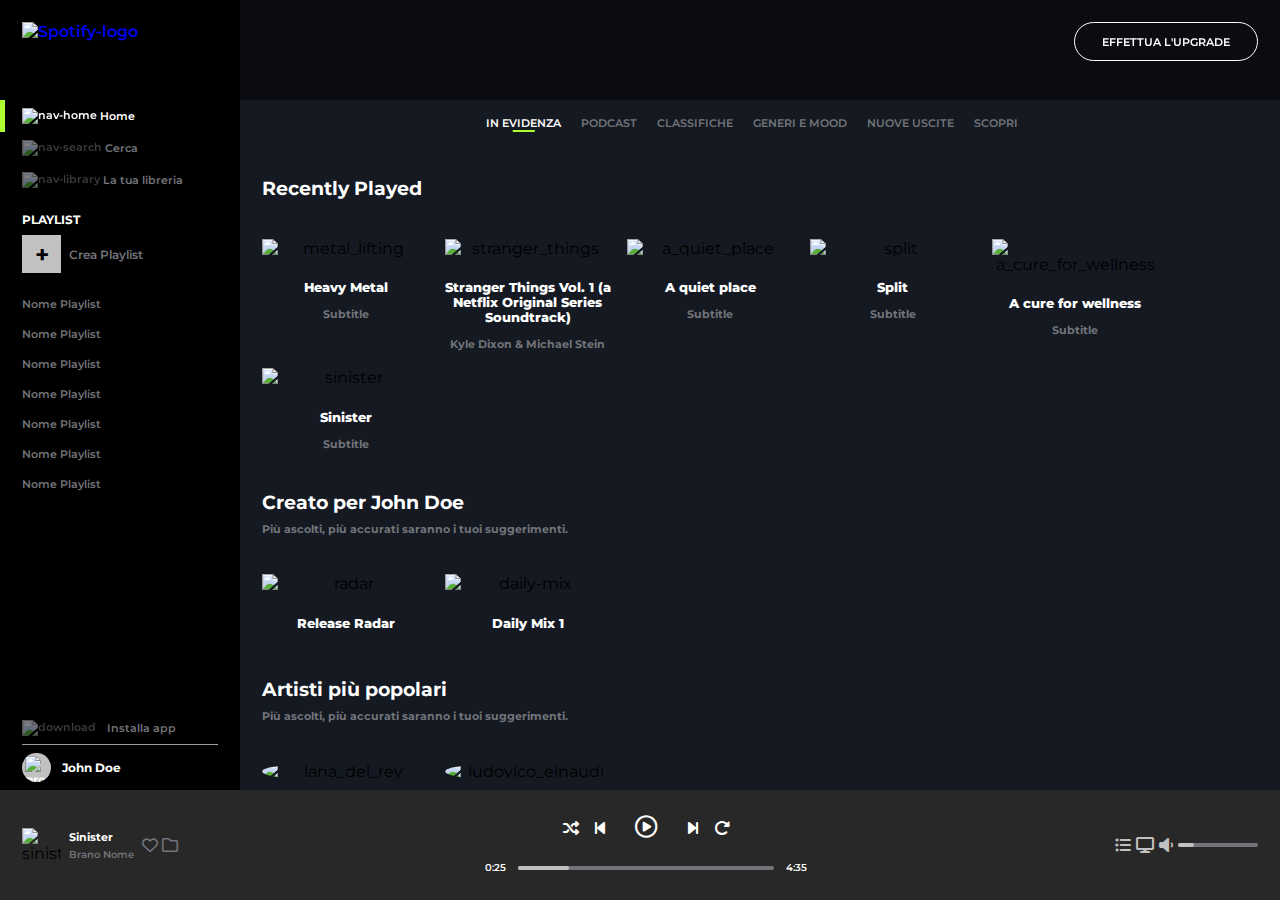
==== bonus/index.html @ 9788af8f "Caricata cartella bonus" ====
<!DOCTYPE html>
<html lang="en">
<head>
    <meta charset="UTF-8">
    <meta http-equiv="X-UA-Compatible" content="IE=edge">
    <meta name="viewport" content="width=device-width, initial-scale=1.0">
    <title>Spotify</title>

    <link rel="icon" type="image/x-icon" href="/img/favicon.ico">

    <!-- CSS -->
    <link rel="stylesheet" href="css/style.css">

    <!-- FontAwesome -->
    <link rel="stylesheet" href="https://cdnjs.cloudflare.com/ajax/libs/font-awesome/6.2.1/css/all.min.css">

    <!-- Font: Montserrat  |  Weights: 400, 500, 600, 700-->
    <link rel="preconnect" href="https://fonts.googleapis.com">
    <link rel="preconnect" href="https://fonts.gstatic.com" crossorigin>
    <link href="https://fonts.googleapis.com/css2?family=Montserrat:wght@400;500;600;700;800&display=swap" rel="stylesheet"> 
</head>
<body>

    <div id="content" class="clearfix">

        <aside>

            <div id="logoContainer">

                <a class="largeLogo" href="#">
                    <img src="img/logo.svg" alt="Spotify-logo">
                </a>

                <a class="smallLogo" href="#">
                    <img src="img/logo-small.svg" alt="Spotify-logo-small">
                </a>

            </div> <!-- /logoContainer-->

            <nav id="navbar">
                <ul>
                    <li class="active">
                        <a href="#">
                            <img src="img/home.svg" alt="nav-home">
                            <span>Home</span>
                        </a>
                    </li>
                    <li>
                        <a href="#">
                            <img src="img/search.svg" alt="nav-search">
                            <span>Cerca</span>
                        </a>
                    </li>
                    <li>
                         <a href="#">
                            <img src="img/libreria.svg" alt="nav-library">
                            <span>La tua libreria</span>
                        </a>
                    </li>
                </ul>
            </nav>

            <div id="playlistContainer">

                <h2>PLAYLIST</h2>

                <button>
                    <span>+</span>
                    Crea Playlist
                </button>

                <ul>
                    <li>
                        <a href="#">Nome Playlist</a>
                    </li>
                    <li>
                        <a href="#">Nome Playlist</a>
                    </li>
                    <li>
                        <a href="#">Nome Playlist</a>
                    </li>
                    <li>
                        <a href="#">Nome Playlist</a>
                    </li>
                    <li>
                        <a href="#">Nome Playlist</a>
                    </li>
                    <li>
                        <a href="#">Nome Playlist</a>
                    </li>
                    <li>
                        <a href="#">Nome Playlist</a>
                    </li>
                    
                </ul>

            </div> <!-- /playlistContainer-->

            <div id="accountContainer">

                <a href="#">
                    <img src="img/download.svg" alt="download">
                    <span>Installa app</span>
                </a>

                <hr>

                <div id="account">
                    <span>
                        <img src="img/profile.svg" alt="profile">
                    </span>
                    <span>John Doe</span>
                </div>

            </div>

        </aside>

        <main>

            <div id="banner">
                <a class="btn" href="#">effettua l'upgrade</a>
            </div> <!-- /banner-->

            <nav class="categorySelector">
                <ul>
                    <li class="active">in evidenza</li>
                    <li>podcast</li>
                    <li>classifiche</li>
                    <li>generi e mood</li>
                    <li>nuove uscite</li>
                    <li>scopri</li>
                </ul>
            </nav> <!-- /categorySelector-->

            <div class="category">

                <div class="infoContainer">
                    <h2 class="categoryName">Recently Played</h2>
                </div>

                <div class="albumContainer">

                    <div class="album">
                        <div class="imgContainer">
                            <img class="albumCover" src="img/metal_lifting.jpg" alt="metal_lifting">
                        </div>
                        <h3 class="albumName">Heavy Metal</h3>
                        <span class="subtitle">Subtitle</span>
                    </div> <!-- /album-->
                    
                    <div class="album">
                        <div class="imgContainer">
                            <img class="albumCover" src="img/stranger.jpeg" alt="stranger_things">
                        </div>
                        <h3 class="albumName">Stranger Things Vol. 1 (a Netflix Original Series Soundtrack)</h3>
                        <span class="subtitle">Kyle Dixon & Michael Stein</span>
                    </div> <!-- /album-->

                    <div class="album">
                        <div class="imgContainer">
                            <img class="albumCover" src="img/aquietplace.jpeg" alt="a_quiet_place">
                        </div>
                        <h3 class="albumName">A quiet place</h3>
                        <span class="subtitle">Subtitle</span>
                    </div> <!-- /album-->

                    <div class="album">
                        <div class="imgContainer">
                            <img class="albumCover" src="img/split.jpeg" alt="split">
                        </div>
                        <h3 class="albumName">Split</h3>
                        <span class="subtitle">Subtitle</span>
                    </div> <!-- /album-->

                    <div class="album">
                        <div class="imgContainer">
                            <img class="albumCover" src="img/cure.jpeg" alt="a_cure_for_wellness">
                        </div>
                        <h3 class="albumName">A cure for wellness</h3>
                        <span class="subtitle">Subtitle</span>
                    </div> <!-- /album-->

                    <div class="album">
                        <div class="imgContainer">
                            <img class="albumCover" src="img/sinister.jpeg" alt="sinister">
                        </div>
                        <h3 class="albumName">Sinister</h3>
                        <span class="subtitle">Subtitle</span>
                    </div> <!-- /album-->

                </div> <!-- /albumContainer-->
            </div> <!-- /category-->

            <div class="category">
                <div class="infoContainer">
                    <h2 class="categoryName">Creato per John Doe</h2>
                    <p>Più ascolti, più accurati saranno i tuoi suggerimenti.</p>
                </div>
                <div class="albumContainer">

                    <div class="album">
                        <div class="imgContainer">
                            <img class="albumCover" src="img/radar.jpeg" alt="radar">
                        </div>
                        <h3 class="albumName">Release Radar</h3>
                    </div> <!-- /album-->

                    <div class="album">
                        <div class="imgContainer">
                            <img class="albumCover" src="img/mixdaily.jpeg" alt="daily-mix">
                        </div>
                        <h3 class="albumName">Daily Mix 1</h3>
                    </div> <!-- /album-->

                </div> <!-- /albumContainer-->
            </div> <!-- /category-->

            <div class="category">
                <div class="infoContainer">
                    <h2 class="categoryName">Artisti più popolari</h2>
                    <p>Più ascolti, più accurati saranno i tuoi suggerimenti.</p>
                </div>
                <div class="artistContainer">
                    <div class="artist">
                        <div class="imgContainer">
                            <img class="artistPhoto" src="img/youg.jpeg" alt="lana_del_rey">
                        </div>
                        <h3 class="artistName">Lana del Rey</h3>
                    </div> <!-- /album-->

                    <div class="artist">
                        <div class="imgContainer">
                            <img class="artistPhoto" src="img/einaudi.jpeg" alt="ludovico_einaudi">
                        </div>
                        <h3 class="artistName">Ludovico Einaudi</h3>
                    </div> <!-- /album-->
                </div> <!-- /albumContainer-->
            </div> <!-- /category-->

        </main>

    </div> <!-- /content-->

    <div id="player">

        <div id="playing">

            <div class="imgContainer">
                <img src="img/sinister.jpeg" alt="sinister">
            </div> <!-- /imgContainer-->

            <div class="infoContainer">
                <h4 class="songName">Sinister</h4>
                <span class="subtitle">Brano Nome</span>
            </div> <!-- /infoContainer-->

            <div class="addTo">
                <i class="fa-regular fa-heart"></i>
                <i class="fa-regular fa-folder"></i>
            </div> <!-- /addTo-->

        </div> <!-- /playing-->

        <div id="controlsCenter">

            <div class="buttons">
                <i class="fa-solid fa-shuffle"></i>
                <i class="fa-solid fa-backward-step"></i>
                <i class="fa-regular fa-circle-play play"></i>
                <i class="fa-solid fa-forward-step"></i>
                <i class="fa-solid fa-rotate-right"></i>
            </div> <!-- /buttons-->

            <div class="barContainer">
                <span>0:25</span>
                <div class="bar"></div>
                <span>4:35</span>
            </div> <!-- /barContainer-->

        </div> <!-- /controlsCenter-->

        <div id="controlsRight">
            
            <i class="fa-solid fa-list-ul"></i>
            <i class="fa-solid fa-display"></i>
            <i class="fa-solid fa-volume-low"></i>
         
            <div class="bar"></div>
            
        </div>

    </div> <!-- /player-->

</body>
</html>
---- bonus/css/style.css ----
/* CSS RESET */
* {
    margin: 0;
    padding: 0;
    box-sizing: border-box;
}

/* Approccio Desktop First */

/* Regole Generali */
:root {
    /* Spazi */
    --spacingExtraSmall: 0.5rem;
    --spacingSmall: 1rem;
    --spacingMedium: 1.4rem;
    --spacingLarge: 2.4rem;

    /* Colori */
    --textColorPrimary: #ffffff;
    --textColorSecondary: #727479;

    --secondaryColor: #c1c1c1;
    --activeColor: #adff2f;

    --asideBg: #000000;
    --mainBg: #141922;
    --playerBg: #282828;

    /* Font Size */
    --fSize-1: 0.6rem;
    --fSize-2: 0.7rem;
    --fSize-3: 0.75rem;
    --fSize-4: 0.80rem;
    --fSize-5: 1.2rem;
}

body {
    font-family: 'Montserrat', sans-serif;
    height: 100vh;
    overflow: hidden;
}

.clearfix::after {
    content: "";
    clear: both;
    display: table;
}

a {
    text-decoration: none;
}

h2 {
    color: var(--textColorPrimary);
}

/* ----------------------------- */
/*            CONTENT            */
/* ----------------------------- */
#content {
    background-color: var(--mainBg);
    height: calc(100vh - 110px); /* 120px = altezza player*/
}

#content > * {
    height: 100%;
    float: left;
}

/* --- ASIDE --- */
#content aside {
    width: 240px;
    height: 100%;

    font-weight: 600;
    background-color: var(--asideBg);
    
    position: relative;

    display: flex;
    flex-direction: column;
    overflow: hidden;
}

#content aside #logoContainer {
    height: 100px;
    padding: var(--spacingMedium);
}

#content aside #logoContainer .smallLogo{
    display: none;
}

#content aside #logoContainer img {
    height: 100%;
}

/* questo vale sia per la lista del nav che per quella delle playlist */
#content aside ul li a {
    display: inline-block;
    width: 100%;

    font-size: var(--fSize-2);
    color: var(--textColorSecondary);
    transition: all 0.1s;

    padding: var(--spacingExtraSmall) 0;
    padding-left: var(--spacingMedium);
}

/* navbar dell'aside */
#content aside #navbar li {
    position: relative;
}

#content aside #navbar li a > * {
    vertical-align: middle;
}

#content aside #navbar ul li a img {
    width: 1.8rem;
    filter: brightness(0.5);
}

/* sezione playlist */
#content aside #playlistContainer {
    display: flex;
    flex-direction: column;
    flex-grow: 1;
}

#content aside #playlistContainer {
    margin-top: var(--spacingSmall);
    overflow: hidden;
}

#content aside #playlistContainer h2 {
    font-size: var(--fSize-3);
    margin-left: var(--spacingMedium);
    margin-bottom: var(--spacingExtraSmall);
}

#content aside #playlistContainer button {
    font-size: var(--fSize-3);
    font-weight: 600;
    color: var(--textColorSecondary);
    font-family: 'Montserrat', sans-serif;  /*la font family non era stata applicata al button (?)*/

    width: fit-content;
    
    display: flex;
    align-items: center;

    border: none;
    background: none;
    cursor: pointer;

    padding-right: var(--spacingExtraSmall);
    margin-left: var(--spacingMedium);
    margin-bottom: var(--spacingSmall);
}

#content aside #playlistContainer button span{
    height: var(--spacingLarge);
    aspect-ratio: 1/1;

    background-color: var(--secondaryColor);
    
    font-size: 1.5rem;
    font-weight: bold;
    color: #000000;

    display: flex;
    align-items: center;
    justify-content: center;

    margin-right: var(--spacingExtraSmall);
}

#content aside #playlistContainer ul {
    overflow: auto;
}

/* sezione account in basso nell'aside */
#content aside #accountContainer {
    padding: 0 var(--spacingMedium);
    margin-bottom: var(--spacingExtraSmall);

    box-shadow: 0px -10px 50px 10px;
}

#content aside #accountContainer > a{
    font-size: var(--fSize-2);
    color: var(--textColorSecondary);
    transition: all 0.1s;
}

#content aside #accountContainer > a img {
    width: 15px;
    margin-right: var(--spacingExtraSmall);
    filter: brightness(0.5);
    transition: all 0.1s;
}

#content aside #accountContainer > * > *{
   vertical-align: middle;
}
#content aside #accountContainer hr {
    margin: var(--spacingExtraSmall) 0;
    border-bottom: none;
}

#content aside #accountContainer #account {
    font-size: var(--fSize-3);
    color: var(--textColorPrimary);
    font-weight: 700;
    cursor: pointer;
}

#content aside #accountContainer #account span:first-child {
    /* icona utente */
    display: inline-block;
    width: 1.8rem;
    aspect-ratio: 1/1;
    padding: 3px;
    border-radius: 50%;

    background-color: var(--secondaryColor);
    margin-right: var(--spacingExtraSmall);
    overflow: hidden;
 }

#content aside #accountContainer #account span:first-child img {
    width: 100%;
}

/* hover elementi navbar laterale */
#content aside ul li:hover a,
#content aside #accountContainer > a:hover {
    color: white;
}

#content aside #navbar ul li:hover img,
#content aside #accountContainer > a:hover img {
    filter: brightness(1);
}

/* versione active degli elementi della navbar laterale */
#content aside #navbar ul li.active a {
    color: var(--textColorPrimary);
}

#content aside #navbar ul li.active a img {
    filter: brightness(1);
}

#content aside #navbar ul li.active::before {
    content: '';
    position: absolute;
    top: 0;
    left: 0;
    height: 100%;
    width: 5px;
    background-color: var(--activeColor);
}

/* hover pulsante crea playlist */
#content aside #playlistContainer button:hover {
    color: var(--textColorPrimary);
}

/* --- MAIN --- */
#content main {
    width: calc(100vw - 240px); /* 240px = larghezza aside*/
    background-color: var(--mainBg);
    overflow-y: auto;
}

/* banner con call to action del main */
#content main #banner {
    height: 100px;
    position: sticky;
    top: 0;
    left: 0;

    text-align: right;
    background-color: rgba(0, 0, 0, 0.5);

    padding: var(--spacingMedium);
    z-index: 30;
}

#content main #banner .btn {
    display: inline-block;
    
    font-size: var(--fSize-2);
    font-weight: 600;
    text-transform: uppercase;
    color: var(--textColorPrimary);

    border: 1px solid currentColor;
    border-radius: 20px;
    padding: 1em 2.4em;
}

#content main #banner .btn:hover {
    transform: scale(1.15);
}

/* selettore di categorie in alto nel main */
#content main .categorySelector {
    max-width: 750px;
    width: 90%;
    margin: 0 auto;
    text-align: center;
}

#content main .categorySelector li {
    display: inline-block;
    list-style: none;

    text-transform: uppercase;
    font-size: var(--fSize-2);
    font-weight: 600;
    color: var(--textColorSecondary);

    padding-top: var(--spacingSmall);
    padding-bottom: var(--spacingExtraSmall);
    margin-right: var(--spacingSmall);

    position: relative;
    cursor: pointer;
}

/* classe active e hover degli elementi della navbar delle categorie */
#content main .categorySelector li.active {
    color: var(--textColorPrimary);
}

#content main .categorySelector li.active::before {
    content: '';
    position: absolute;
    bottom: 15%;
    left: 50%;

    height: 2px;
    width: 30%;
    transform: translateX(-50%);

    background-color: var(--activeColor);
}

#content main .categorySelector li:hover {
    color: var(--textColorPrimary);
}

/* sezione degli album */
main .category {
    margin: 0 var(--spacingMedium);
}

main .category .infoContainer {
    margin: var(--spacingLarge) 0;
}

main .category .infoContainer h2 {
    font-size: var(--fSize-5);
    margin-bottom: var(--spacingExtraSmall);
}

main .infoContainer p,
main .category .album .subtitle {
    color: var(--textColorSecondary);
    font-weight: 700;
    font-size: var(--fSize-2);
}

main .category .albumContainer,
main .category .artistContainer {
    display: flex;
    flex-direction: row;
    gap: var(--spacingSmall);
    flex-wrap: wrap;
}

main .category .album,
main .category .artist {
    width: 13vw;
    text-align: center;
    cursor: pointer;
}

main .category .imgContainer {
    position: relative;
    width: 100%;
}

main .category .album .albumCover,
main .category .artist .artistPhoto {
    width: 100%;
    display: block;
    margin-bottom: var(--spacingMedium);
}

main .category .artist .artistPhoto,
main .category .artist .imgContainer::before {
    border-radius: 50%;
}

main .category .album .albumName,
main .category .artist .artistName {
    font-size: var(--fSize-4);
    font-weight: 800;
    color: var(--textColorPrimary);
    margin-bottom: var(--spacingExtraSmall);
}

/* Album e artist hover effects */
main .category .album:hover .imgContainer::before,
main .category .artist:hover .imgContainer::before {
    content: '';
    position: absolute;
    bottom: 0;
    left: 0;
    width: 100%;
    height: 100%;
    background-color: rgba(0, 0, 0, 0.6);
    z-index: 4;
}

main .category .album:hover .imgContainer::after,
main .category .artist:hover .imgContainer::after {
    font-family: FontAwesome;
    content: '\f144';

    position: absolute;
    top: 50%;
    left: 50%;
    transform: translate(-50%, -50%);

    color: var(--textColorPrimary);
    font-size: 2.5rem;
    z-index: 5;
}

/* --- PLAYER --- */
#player {
    height: 110px;
    width: 100vw;
    padding: 0 var(--spacingMedium);

    background-color: var(--playerBg);

    display: flex;
    justify-content: space-between;
    align-items: center;

    z-index: 30;
    position: relative;
}

/* player - left */
#player #playing {
    display: flex;
    align-items: center;
    gap: var(--spacingExtraSmall);
}

#player #playing .imgContainer {
    width: var(--spacingLarge);
}

#player #playing .imgContainer img {
    width: 100%;
    display: block;
}

#player #playing .infoContainer {
    display: flex;
    flex-direction: column;
    gap: 5px;
    font-weight: 600;
    cursor: pointer;
}

#player #playing .infoContainer .songName {
    color: var(--textColorPrimary);
    font-size: var(--fSize-2);
}

#player #playing .infoContainer .subtitle {
    color: var(--textColorSecondary);
    font-size: var(--fSize-1);
}

#player #playing .addTo {
    color: var(--textColorSecondary);
}

#player #playing .addTo i:hover {
    color: var(--secondaryColor);
    cursor: pointer;
}

/* player - center */
#player #controlsCenter .buttons {
    color: var(--textColorPrimary);
    text-align: center;
    margin-bottom: var(--spacingSmall);
}

#player #controlsCenter .buttons i {
    vertical-align: middle;
    cursor: pointer;
    padding: 2px;
}

#player #controlsCenter .buttons i:first-child,
#player #controlsCenter .buttons i:nth-of-type(4) {
    margin-right: var(--spacingExtraSmall);
}

#player #controlsCenter .buttons .play {
    margin: 0 var(--spacingMedium);
    font-size: 1.4rem;
}

#player #controlsCenter .buttons .play:hover {
    transform: scale(1.2);
}

#player #controlsCenter .barContainer {
    /* servono a centrare il container della barra 
    quando esso diventa più stretto del container delle icone sopra*/
    width: fit-content;
    margin:  0 auto;
}

#player #controlsCenter .barContainer > * {
    vertical-align: middle;
    color: var(--textColorPrimary);
    font-size: var(--fSize-1);
    font-weight: 600;
}

/* barra durata video E barra volume */
.bar {
    display: inline-block;
    width: 20vw;
    height: 4px;

    border-radius: 2px;
    background-color: var(--textColorSecondary);

    /* solo per durata video */
    margin: 0 var(--spacingExtraSmall);
    position: relative;
    cursor: pointer;
}

.bar::before {
    content: '';
    height: 100%;
    width: 20%;

    border-radius: inherit;
    background-color: var(--secondaryColor);

    position: absolute;
    top: 0;
    left: 0;
}

.bar:hover::before {
    background-color: var(--activeColor);
}

.bar:hover::after {
    content: '';
    display: inline-block;

    height: 10px;
    width: 10px;
    border-radius: 50%;
    background-color: var(--textColorPrimary);


    position: absolute;
    top: 50%;
    left: 19%;
    transform: translateY(-50%);
}

/* player - right */
#controlsRight {
    display: flex;
    align-items: center;
    gap: 5px;
    color: var(--secondaryColor);
}

#controlsRight .bar {
    width: 80px;
    flex-shrink: 1;
    margin: 0;
}
#controlsRight i:hover {
    cursor: pointer;
}

/* ----------------------------- */
/*         MEDIA QUERIES         */
/* ------------------------------ */

@media screen and (max-width: 1100px) {
    main > .category .albumContainer .album {
        width: 16vw;
    }
}

/* Visualizzazione Medium (tablet) */
@media screen and (max-width: 768px) {
    main > .category .albumContainer .album {
        width: 14vw;
    }

    main .category .albumContainer,
    main .category .artistContainer {
        gap: var(--spacingExtraSmall);
    }
}

@media screen and (max-width: 680px) {
    main > .category .albumContainer .album {
        width: 17vw;
    }
}

/* Visualizzazione Small (smartphone) */
@media screen and (max-width: 590px) {
    main > .category .albumContainer .album  {
        width: 22vw;
    }

    .bar {
        width: 10vw;
    }

    #controlsRight .bar {
        width: 30px;
    }
}

/* Visualizzazione Extra Small (small smartphone) */
@media screen and (max-width: 500px) {
    #content aside {
        width: fit-content;
    }

    #content aside #logoContainer {
        padding: 0 var(--spacingExtraSmall);
        padding-top: var(--spacingExtraSmall);
        height: unset;
    }

    #content aside #logoContainer .largeLogo {
        display: none;
    }

    #content aside #logoContainer .smallLogo {
        display: block;
    }

    #content aside #navbar ul li.active::before {
        content: unset;
    }

    #content aside #navbar ul li a {
        padding-left: var(--spacingExtraSmall);
        padding-right: var(--spacingExtraSmall);
    }

    #content aside #navbar ul li a span {
        display: none;
    }

    #content aside #playlistContainer {
        display: none;
    }

    #content aside #accountContainer {
        padding: 0 var(--spacingExtraSmall);

        position: absolute;
        bottom: 0;
        left: 0;
    }

    #content aside #accountContainer > a {
        display: block;
        margin: 0 auto;
        width: fit-content;
        margin-bottom: var(--spacingExtraSmall);
    }

    #content aside #accountContainer > a img {
        margin-right: 0;
    }

    #content aside #accountContainer > a span,
    #content aside #accountContainer hr,
    #content aside #accountContainer #account span:last-child {
        display: none;
    }

    #content aside #accountContainer #account span:first-child {
        margin: 0;
    }
    
    #content > main {
        width: calc(100vw - 1.8rem - (var(--spacingExtraSmall) * 2)); /*1.8rem = larghezza icone  |  var * 2 = padding laterali*/
    }

    main > .category .albumContainer .album  {
        width: 37vw;
    }

    #player {
        padding: 0 var(--spacingExtraSmall);
    }
}
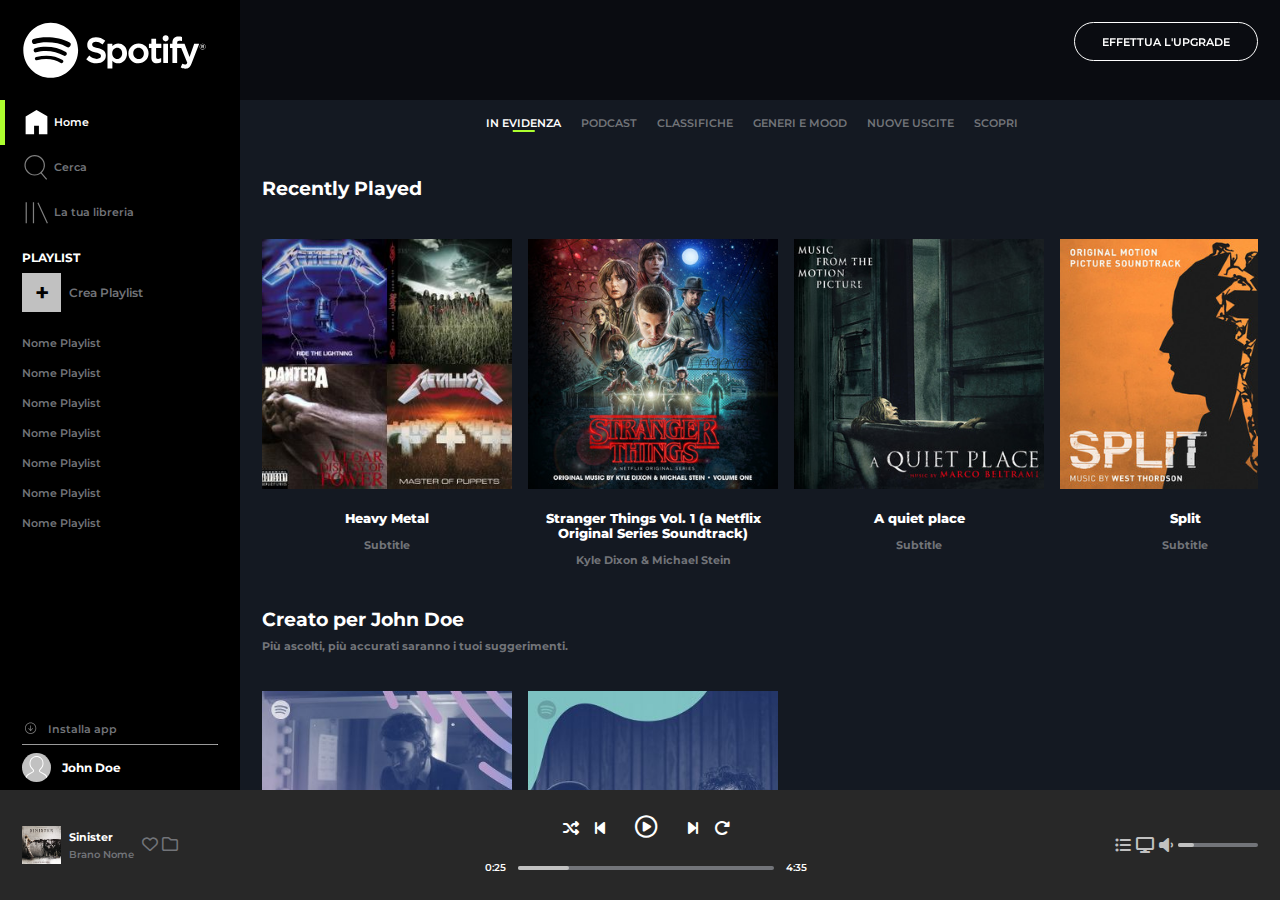
==== commit 4510bf94: "-Ora negli schermi piccoli gli album saranno scrollabili invece di adattarsi in larghezza -Ora il ba" ====
--- a/bonus/index.html
+++ b/bonus/index.html
@@ -28,11 +28,11 @@
             <div id="logoContainer">
 
                 <a class="largeLogo" href="#">
-                    <img src="img/logo.svg" alt="Spotify-logo">
+                    <img src="../img/logo.svg" alt="Spotify-logo">
                 </a>
 
                 <a class="smallLogo" href="#">
-                    <img src="img/logo-small.svg" alt="Spotify-logo-small">
+                    <img src="../img/logo-small.svg" alt="Spotify-logo-small">
                 </a>
 
             </div> <!-- /logoContainer-->
@@ -41,19 +41,19 @@
                 <ul>
                     <li class="active">
                         <a href="#">
-                            <img src="img/home.svg" alt="nav-home">
+                            <img src="../img/home.svg" alt="nav-home">
                             <span>Home</span>
                         </a>
                     </li>
                     <li>
                         <a href="#">
-                            <img src="img/search.svg" alt="nav-search">
+                            <img src="../img/search.svg" alt="nav-search">
                             <span>Cerca</span>
                         </a>
                     </li>
                     <li>
                          <a href="#">
-                            <img src="img/libreria.svg" alt="nav-library">
+                            <img src="../img/libreria.svg" alt="nav-library">
                             <span>La tua libreria</span>
                         </a>
                     </li>
@@ -99,7 +99,7 @@
             <div id="accountContainer">
 
                 <a href="#">
-                    <img src="img/download.svg" alt="download">
+                    <img src="../img/download.svg" alt="download">
                     <span>Installa app</span>
                 </a>
 
@@ -107,7 +107,7 @@
 
                 <div id="account">
                     <span>
-                        <img src="img/profile.svg" alt="profile">
+                        <img src="../img/profile.svg" alt="profile">
                     </span>
                     <span>John Doe</span>
                 </div>
@@ -143,7 +143,7 @@
 
                     <div class="album">
                         <div class="imgContainer">
-                            <img class="albumCover" src="img/metal_lifting.jpg" alt="metal_lifting">
+                            <img class="albumCover" src="../img/metal_lifting.jpg" alt="metal_lifting">
                         </div>
                         <h3 class="albumName">Heavy Metal</h3>
                         <span class="subtitle">Subtitle</span>
@@ -151,7 +151,7 @@
                     
                     <div class="album">
                         <div class="imgContainer">
-                            <img class="albumCover" src="img/stranger.jpeg" alt="stranger_things">
+                            <img class="albumCover" src="../img/stranger.jpeg" alt="stranger_things">
                         </div>
                         <h3 class="albumName">Stranger Things Vol. 1 (a Netflix Original Series Soundtrack)</h3>
                         <span class="subtitle">Kyle Dixon & Michael Stein</span>
@@ -159,7 +159,7 @@
 
                     <div class="album">
                         <div class="imgContainer">
-                            <img class="albumCover" src="img/aquietplace.jpeg" alt="a_quiet_place">
+                            <img class="albumCover" src="../img/aquietplace.jpeg" alt="a_quiet_place">
                         </div>
                         <h3 class="albumName">A quiet place</h3>
                         <span class="subtitle">Subtitle</span>
@@ -167,7 +167,7 @@
 
                     <div class="album">
                         <div class="imgContainer">
-                            <img class="albumCover" src="img/split.jpeg" alt="split">
+                            <img class="albumCover" src="../img/split.jpeg" alt="split">
                         </div>
                         <h3 class="albumName">Split</h3>
                         <span class="subtitle">Subtitle</span>
@@ -175,7 +175,7 @@
 
                     <div class="album">
                         <div class="imgContainer">
-                            <img class="albumCover" src="img/cure.jpeg" alt="a_cure_for_wellness">
+                            <img class="albumCover" src="../img/cure.jpeg" alt="a_cure_for_wellness">
                         </div>
                         <h3 class="albumName">A cure for wellness</h3>
                         <span class="subtitle">Subtitle</span>
@@ -183,7 +183,7 @@
 
                     <div class="album">
                         <div class="imgContainer">
-                            <img class="albumCover" src="img/sinister.jpeg" alt="sinister">
+                            <img class="albumCover" src="../img/sinister.jpeg" alt="sinister">
                         </div>
                         <h3 class="albumName">Sinister</h3>
                         <span class="subtitle">Subtitle</span>
@@ -201,14 +201,14 @@
 
                     <div class="album">
                         <div class="imgContainer">
-                            <img class="albumCover" src="img/radar.jpeg" alt="radar">
+                            <img class="albumCover" src="../img/radar.jpeg" alt="radar">
                         </div>
                         <h3 class="albumName">Release Radar</h3>
                     </div> <!-- /album-->
 
                     <div class="album">
                         <div class="imgContainer">
-                            <img class="albumCover" src="img/mixdaily.jpeg" alt="daily-mix">
+                            <img class="albumCover" src="../img/mixdaily.jpeg" alt="daily-mix">
                         </div>
                         <h3 class="albumName">Daily Mix 1</h3>
                     </div> <!-- /album-->
@@ -224,14 +224,14 @@
                 <div class="artistContainer">
                     <div class="artist">
                         <div class="imgContainer">
-                            <img class="artistPhoto" src="img/youg.jpeg" alt="lana_del_rey">
+                            <img class="artistPhoto" src="../img/youg.jpeg" alt="lana_del_rey">
                         </div>
                         <h3 class="artistName">Lana del Rey</h3>
                     </div> <!-- /album-->
 
                     <div class="artist">
                         <div class="imgContainer">
-                            <img class="artistPhoto" src="img/einaudi.jpeg" alt="ludovico_einaudi">
+                            <img class="artistPhoto" src="../img/einaudi.jpeg" alt="ludovico_einaudi">
                         </div>
                         <h3 class="artistName">Ludovico Einaudi</h3>
                     </div> <!-- /album-->
@@ -247,7 +247,7 @@
         <div id="playing">
 
             <div class="imgContainer">
-                <img src="img/sinister.jpeg" alt="sinister">
+                <img src="../img/sinister.jpeg" alt="sinister">
             </div> <!-- /imgContainer-->
 
             <div class="infoContainer">
--- a/bonus/css/style.css
+++ b/bonus/css/style.css
@@ -380,12 +380,14 @@
     display: flex;
     flex-direction: row;
     gap: var(--spacingSmall);
-    flex-wrap: wrap;
+    /* flex-wrap: wrap; */
+    overflow-x: auto;
 }
 
 main .category .album,
 main .category .artist {
-    width: 13vw;
+    width: 250px;
+    min-width: 250px;
     text-align: center;
     cursor: pointer;
 }
@@ -612,35 +614,35 @@
 /*         MEDIA QUERIES         */
 /* ------------------------------ */
 
-@media screen and (max-width: 1100px) {
+/* @media screen and (max-width: 1100px) {
     main > .category .albumContainer .album {
         width: 16vw;
     }
-}
+} */
 
 /* Visualizzazione Medium (tablet) */
-@media screen and (max-width: 768px) {
+/* @media screen and (max-width: 768px) {
     main > .category .albumContainer .album {
         width: 14vw;
-    }
-
-    main .category .albumContainer,
+    } 
+
+     main .category .albumContainer,
     main .category .artistContainer {
         gap: var(--spacingExtraSmall);
     }
-}
-
-@media screen and (max-width: 680px) {
+} */
+
+/* @media screen and (max-width: 680px) {
     main > .category .albumContainer .album {
         width: 17vw;
     }
-}
+} */
 
 /* Visualizzazione Small (smartphone) */
 @media screen and (max-width: 590px) {
-    main > .category .albumContainer .album  {
+    /* main > .category .albumContainer .album  {
         width: 22vw;
-    }
+    } */
 
     .bar {
         width: 10vw;
@@ -721,11 +723,18 @@
         width: calc(100vw - 1.8rem - (var(--spacingExtraSmall) * 2)); /*1.8rem = larghezza icone  |  var * 2 = padding laterali*/
     }
 
-    main > .category .albumContainer .album  {
+    /* main > .category .albumContainer .album  {
         width: 37vw;
-    }
+    } */
 
     #player {
         padding: 0 var(--spacingExtraSmall);
     }
+}
+
+/* punto bonus 2: nascondere la cta quando la finestra è chiusa in altezza */
+@media screen and (max-height: 220px){
+    #banner {
+        display: none;
+    }
 }